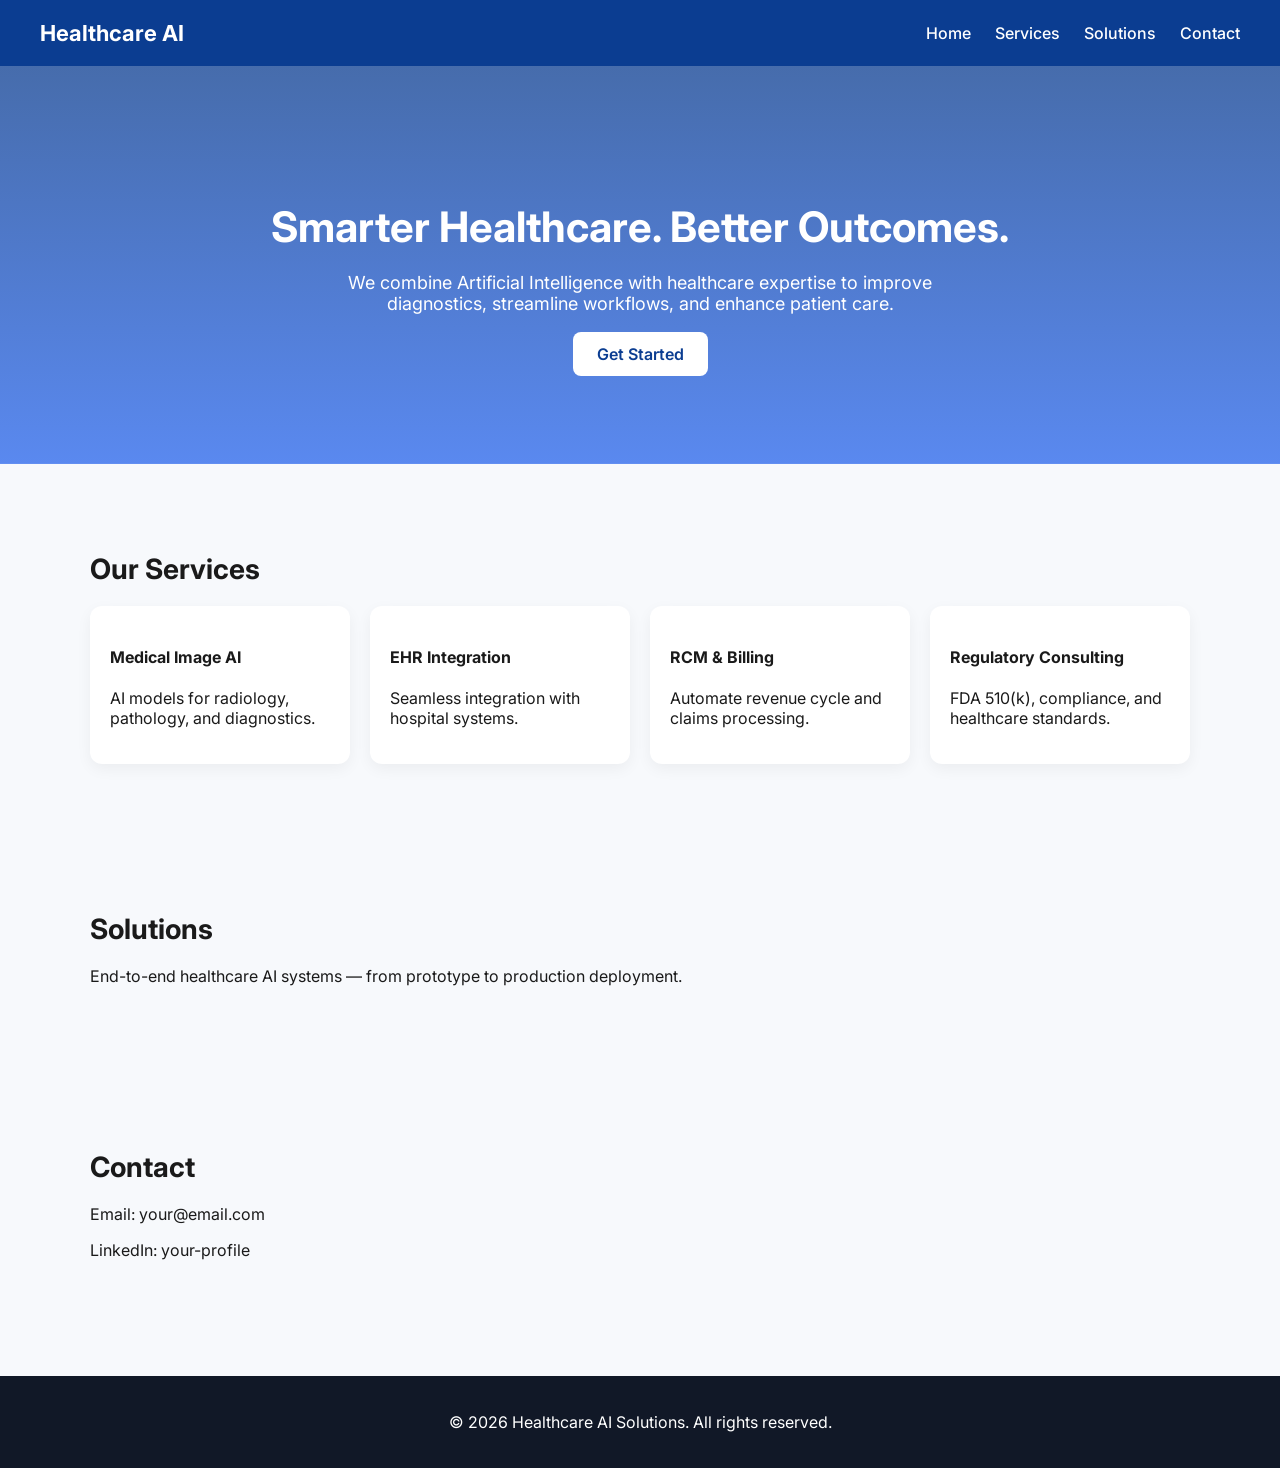
==== index.html @ 64c4602a "Add files via upload" ====
<!DOCTYPE html>
<html lang="en">
<head>
  <meta charset="UTF-8">
  <meta name="viewport" content="width=device-width, initial-scale=1.0">
  <title>Healthcare AI Solutions</title>

  <link href="https://fonts.googleapis.com/css2?family=Inter:wght@300;400;600;700&display=swap" rel="stylesheet">

  <style>
    body {
      margin: 0;
      font-family: 'Inter', sans-serif;
      background: #f7f9fc;
      color: #1a1a1a;
    }

    header {
      background: #0b3d91;
      color: white;
      padding: 20px 40px;
      display: flex;
      justify-content: space-between;
      align-items: center;
    }

    header h1 {
      margin: 0;
      font-size: 22px;
    }

    nav a {
      color: white;
      margin-left: 20px;
      text-decoration: none;
      font-weight: 500;
    }

    /* 🔥 HERO WITH YOUR IMAGE */
    .hero {
      padding: 100px 40px;
      text-align: center;
      background: linear-gradient(rgba(11,61,145,0.75), rgba(37,99,235,0.75)),
                  url('a_clean_modern_high_tech_healthcare_ai_website_l.png');
      background-size: cover;
      background-position: center;
      background-repeat: no-repeat;
      color: white;
    }

    .hero h2 {
      font-size: 42px;
      margin-bottom: 20px;
    }

    .hero p {
      font-size: 18px;
      max-width: 650px;
      margin: 0 auto 30px;
    }

    .btn {
      background: white;
      color: #0b3d91;
      padding: 12px 24px;
      border-radius: 8px;
      text-decoration: none;
      font-weight: 600;
      transition: 0.3s;
    }

    .btn:hover {
      background: #e0e7ff;
    }

    .section {
      padding: 60px 40px;
      max-width: 1100px;
      margin: auto;
    }

    .section h3 {
      font-size: 28px;
      margin-bottom: 20px;
    }

    .services {
      display: grid;
      grid-template-columns: repeat(auto-fit, minmax(250px, 1fr));
      gap: 20px;
    }

    .card {
      background: white;
      padding: 20px;
      border-radius: 12px;
      box-shadow: 0 5px 15px rgba(0,0,0,0.05);
      transition: transform 0.2s;
    }

    .card:hover {
      transform: translateY(-5px);
    }

    footer {
      background: #111827;
      color: white;
      text-align: center;
      padding: 20px;
      margin-top: 40px;
    }
  </style>
</head>

<body>

<header>
  <h1>Healthcare AI</h1>
  <nav>
    <a href="#">Home</a>
    <a href="#services">Services</a>
    <a href="#solutions">Solutions</a>
    <a href="#contact">Contact</a>
  </nav>
</header>

<section class="hero">
  <h2>Smarter Healthcare. Better Outcomes.</h2>
  <p>
    We combine Artificial Intelligence with healthcare expertise to improve diagnostics,
    streamline workflows, and enhance patient care.
  </p>
  <a href="#contact" class="btn">Get Started</a>
</section>

<section class="section" id="services">
  <h3>Our Services</h3>
  <div class="services">
    <div class="card">
      <h4>Medical Image AI</h4>
      <p>AI models for radiology, pathology, and diagnostics.</p>
    </div>
    <div class="card">
      <h4>EHR Integration</h4>
      <p>Seamless integration with hospital systems.</p>
    </div>
    <div class="card">
      <h4>RCM & Billing</h4>
      <p>Automate revenue cycle and claims processing.</p>
    </div>
    <div class="card">
      <h4>Regulatory Consulting</h4>
      <p>FDA 510(k), compliance, and healthcare standards.</p>
    </div>
  </div>
</section>

<section class="section" id="solutions">
  <h3>Solutions</h3>
  <p>
    End-to-end healthcare AI systems — from prototype to production deployment.
  </p>
</section>

<section class="section" id="contact">
  <h3>Contact</h3>
  <p>Email: your@email.com</p>
  <p>LinkedIn: your-profile</p>
</section>

<footer>
  <p>© 2026 Healthcare AI Solutions. All rights reserved.</p>
</footer>

</body>
</html>
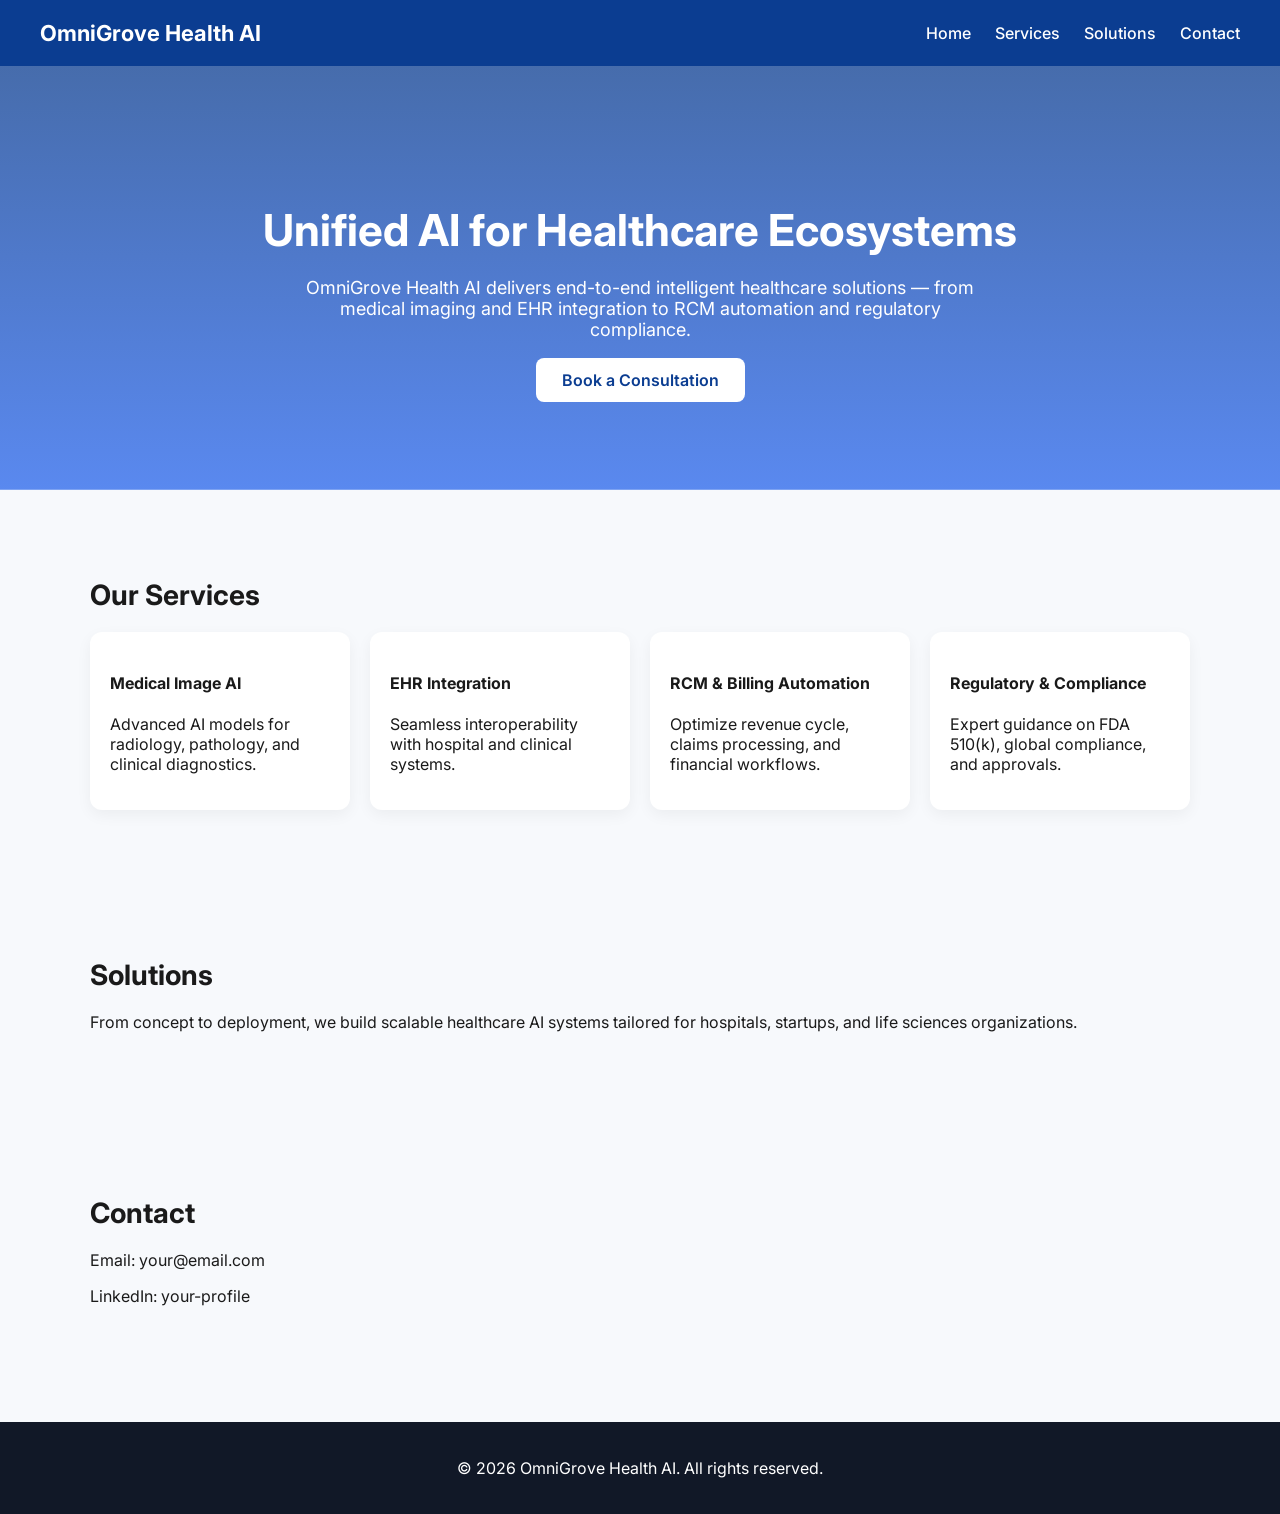
==== commit 87a7d90e: "Add files via upload" ====
--- a/index.html
+++ b/index.html
@@ -3,7 +3,7 @@
 <head>
   <meta charset="UTF-8">
   <meta name="viewport" content="width=device-width, initial-scale=1.0">
-  <title>Healthcare AI Solutions</title>
+  <title>OmniGrove Health AI</title>
 
   <link href="https://fonts.googleapis.com/css2?family=Inter:wght@300;400;600;700&display=swap" rel="stylesheet">
 
@@ -27,6 +27,7 @@
     header h1 {
       margin: 0;
       font-size: 22px;
+      font-weight: 700;
     }
 
     nav a {
@@ -36,7 +37,6 @@
       font-weight: 500;
     }
 
-    /* 🔥 HERO WITH YOUR IMAGE */
     .hero {
       padding: 100px 40px;
       text-align: center;
@@ -49,20 +49,20 @@
     }
 
     .hero h2 {
-      font-size: 42px;
+      font-size: 44px;
       margin-bottom: 20px;
     }
 
     .hero p {
       font-size: 18px;
-      max-width: 650px;
+      max-width: 700px;
       margin: 0 auto 30px;
     }
 
     .btn {
       background: white;
       color: #0b3d91;
-      padding: 12px 24px;
+      padding: 12px 26px;
       border-radius: 8px;
       text-decoration: none;
       font-weight: 600;
@@ -115,7 +115,7 @@
 <body>
 
 <header>
-  <h1>Healthcare AI</h1>
+  <h1>OmniGrove Health AI</h1>
   <nav>
     <a href="#">Home</a>
     <a href="#services">Services</a>
@@ -125,12 +125,12 @@
 </header>
 
 <section class="hero">
-  <h2>Smarter Healthcare. Better Outcomes.</h2>
+  <h2>Unified AI for Healthcare Ecosystems</h2>
   <p>
-    We combine Artificial Intelligence with healthcare expertise to improve diagnostics,
-    streamline workflows, and enhance patient care.
+    OmniGrove Health AI delivers end-to-end intelligent healthcare solutions —
+    from medical imaging and EHR integration to RCM automation and regulatory compliance.
   </p>
-  <a href="#contact" class="btn">Get Started</a>
+  <a href="#contact" class="btn">Book a Consultation</a>
 </section>
 
 <section class="section" id="services">
@@ -138,19 +138,19 @@
   <div class="services">
     <div class="card">
       <h4>Medical Image AI</h4>
-      <p>AI models for radiology, pathology, and diagnostics.</p>
+      <p>Advanced AI models for radiology, pathology, and clinical diagnostics.</p>
     </div>
     <div class="card">
       <h4>EHR Integration</h4>
-      <p>Seamless integration with hospital systems.</p>
+      <p>Seamless interoperability with hospital and clinical systems.</p>
     </div>
     <div class="card">
-      <h4>RCM & Billing</h4>
-      <p>Automate revenue cycle and claims processing.</p>
+      <h4>RCM & Billing Automation</h4>
+      <p>Optimize revenue cycle, claims processing, and financial workflows.</p>
     </div>
     <div class="card">
-      <h4>Regulatory Consulting</h4>
-      <p>FDA 510(k), compliance, and healthcare standards.</p>
+      <h4>Regulatory & Compliance</h4>
+      <p>Expert guidance on FDA 510(k), global compliance, and approvals.</p>
     </div>
   </div>
 </section>
@@ -158,7 +158,8 @@
 <section class="section" id="solutions">
   <h3>Solutions</h3>
   <p>
-    End-to-end healthcare AI systems — from prototype to production deployment.
+    From concept to deployment, we build scalable healthcare AI systems tailored for hospitals,
+    startups, and life sciences organizations.
   </p>
 </section>
 
@@ -169,7 +170,7 @@
 </section>
 
 <footer>
-  <p>© 2026 Healthcare AI Solutions. All rights reserved.</p>
+  <p>© 2026 OmniGrove Health AI. All rights reserved.</p>
 </footer>
 
 </body>
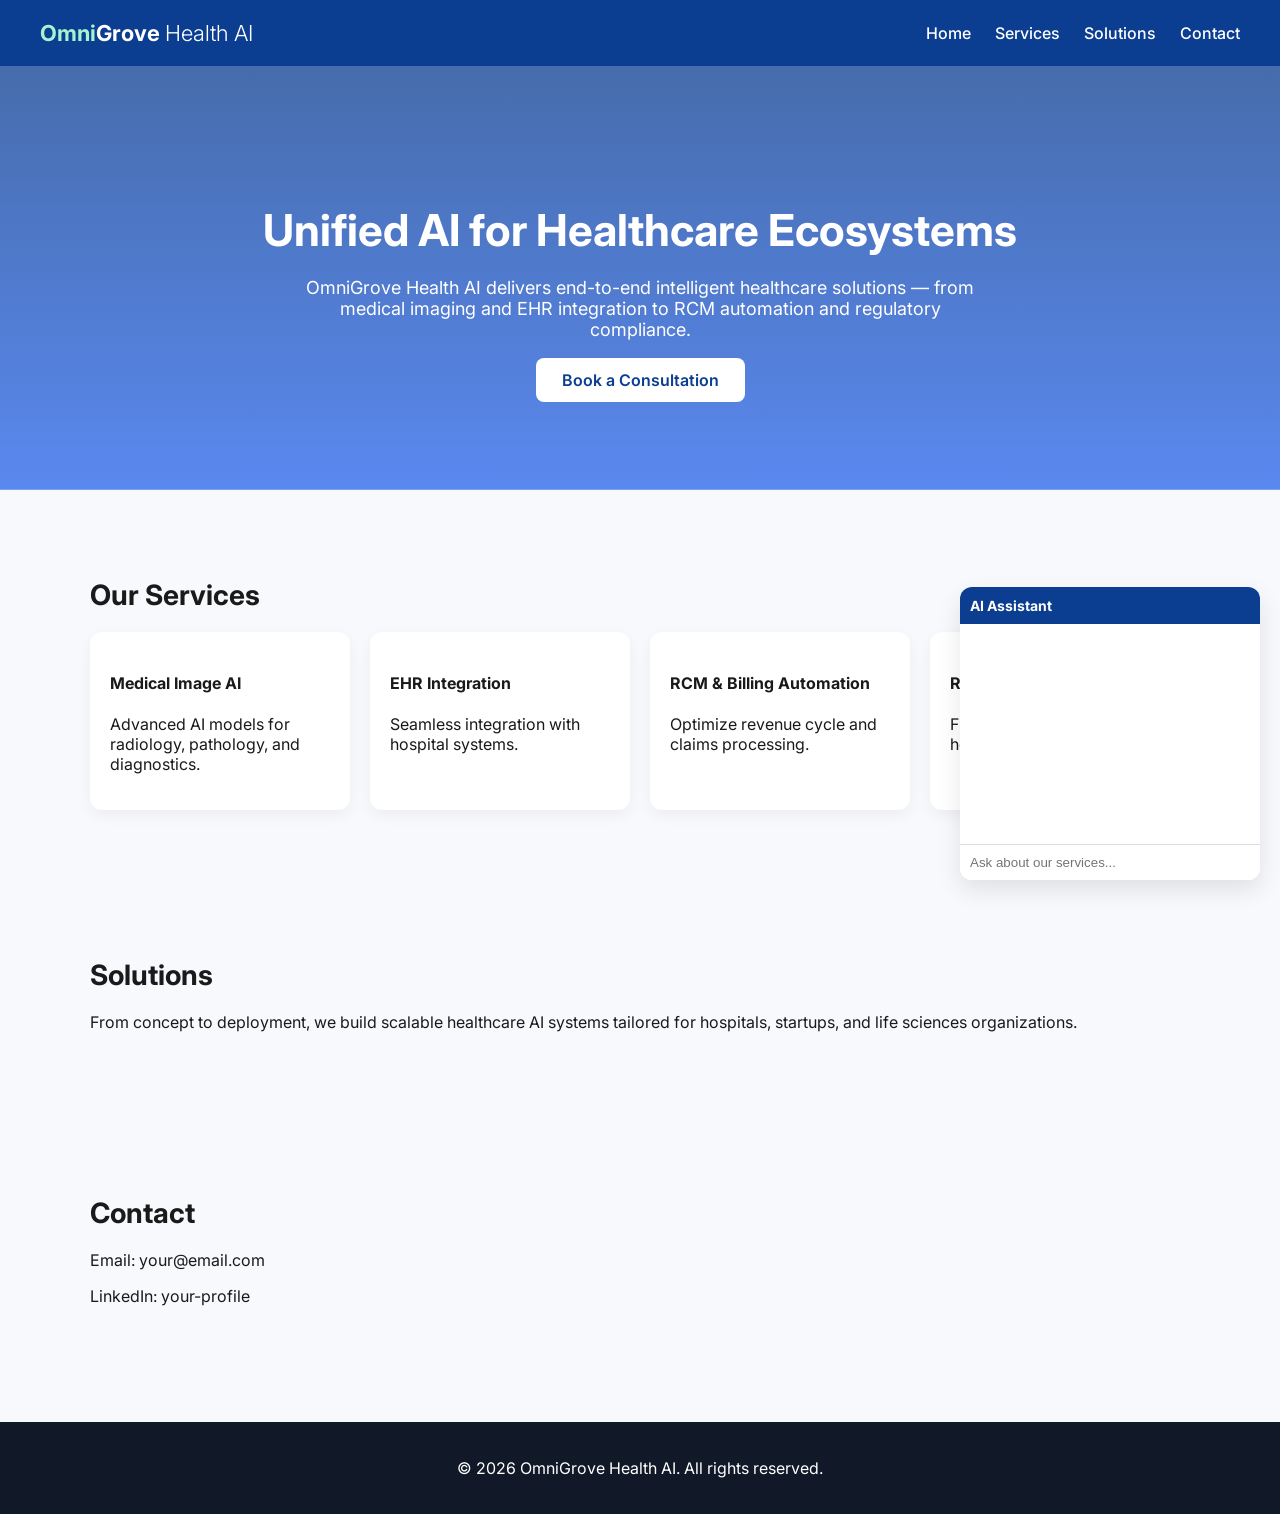
==== commit c345f66d: "Add files via upload" ====
--- a/index.html
+++ b/index.html
@@ -27,7 +27,6 @@
     header h1 {
       margin: 0;
       font-size: 22px;
-      font-weight: 700;
     }
 
     nav a {
@@ -109,13 +108,50 @@
       padding: 20px;
       margin-top: 40px;
     }
+
+    /* 🤖 Chatbot Styles */
+    #chatbot {
+      position: fixed;
+      bottom: 20px;
+      right: 20px;
+      width: 300px;
+      background: white;
+      border-radius: 12px;
+      box-shadow: 0 10px 25px rgba(0,0,0,0.1);
+      overflow: hidden;
+      font-size: 14px;
+    }
+
+    #chat-header {
+      background: #0b3d91;
+      color: white;
+      padding: 10px;
+      font-weight: bold;
+    }
+
+    #chat-body {
+      height: 200px;
+      padding: 10px;
+      overflow-y: auto;
+    }
+
+    #chat-input {
+      width: 100%;
+      padding: 10px;
+      border: none;
+      border-top: 1px solid #ddd;
+      outline: none;
+    }
   </style>
 </head>
 
 <body>
 
 <header>
-  <h1>OmniGrove Health AI</h1>
+  <h1>
+    <span style="color:#A7F3D0;">Omni</span>Grove 
+    <span style="font-weight:300;">Health AI</span>
+  </h1>
   <nav>
     <a href="#">Home</a>
     <a href="#services">Services</a>
@@ -138,19 +174,19 @@
   <div class="services">
     <div class="card">
       <h4>Medical Image AI</h4>
-      <p>Advanced AI models for radiology, pathology, and clinical diagnostics.</p>
+      <p>Advanced AI models for radiology, pathology, and diagnostics.</p>
     </div>
     <div class="card">
       <h4>EHR Integration</h4>
-      <p>Seamless interoperability with hospital and clinical systems.</p>
+      <p>Seamless integration with hospital systems.</p>
     </div>
     <div class="card">
       <h4>RCM & Billing Automation</h4>
-      <p>Optimize revenue cycle, claims processing, and financial workflows.</p>
-    </div>
-    <div class="card">
-      <h4>Regulatory & Compliance</h4>
-      <p>Expert guidance on FDA 510(k), global compliance, and approvals.</p>
+      <p>Optimize revenue cycle and claims processing.</p>
+    </div>
+    <div class="card">
+      <h4>Regulatory Consulting</h4>
+      <p>FDA 510(k), compliance, and healthcare standards.</p>
     </div>
   </div>
 </section>
@@ -173,5 +209,38 @@
   <p>© 2026 OmniGrove Health AI. All rights reserved.</p>
 </footer>
 
+<!-- 🤖 Chatbot -->
+<div id="chatbot">
+  <div id="chat-header">AI Assistant</div>
+  <div id="chat-body"></div>
+  <input type="text" id="chat-input" placeholder="Ask about our services..." />
+</div>
+
+<script>
+const input = document.getElementById("chat-input");
+const body = document.getElementById("chat-body");
+
+input.addEventListener("keypress", function(e) {
+  if (e.key === "Enter") {
+    const userText = input.value;
+
+    body.innerHTML += "<div><b>You:</b> " + userText + "</div>";
+
+    let botReply = "Thanks! Our team will contact you shortly.";
+
+    if (userText.toLowerCase().includes("ai")) {
+      botReply = "We offer AI in imaging, RCM automation, EHR integration, and compliance.";
+    } else if (userText.toLowerCase().includes("contact")) {
+      botReply = "You can reach us via email or LinkedIn in the contact section.";
+    }
+
+    body.innerHTML += "<div><b>AI:</b> " + botReply + "</div>";
+
+    input.value = "";
+    body.scrollTop = body.scrollHeight;
+  }
+});
+</script>
+
 </body>
 </html>
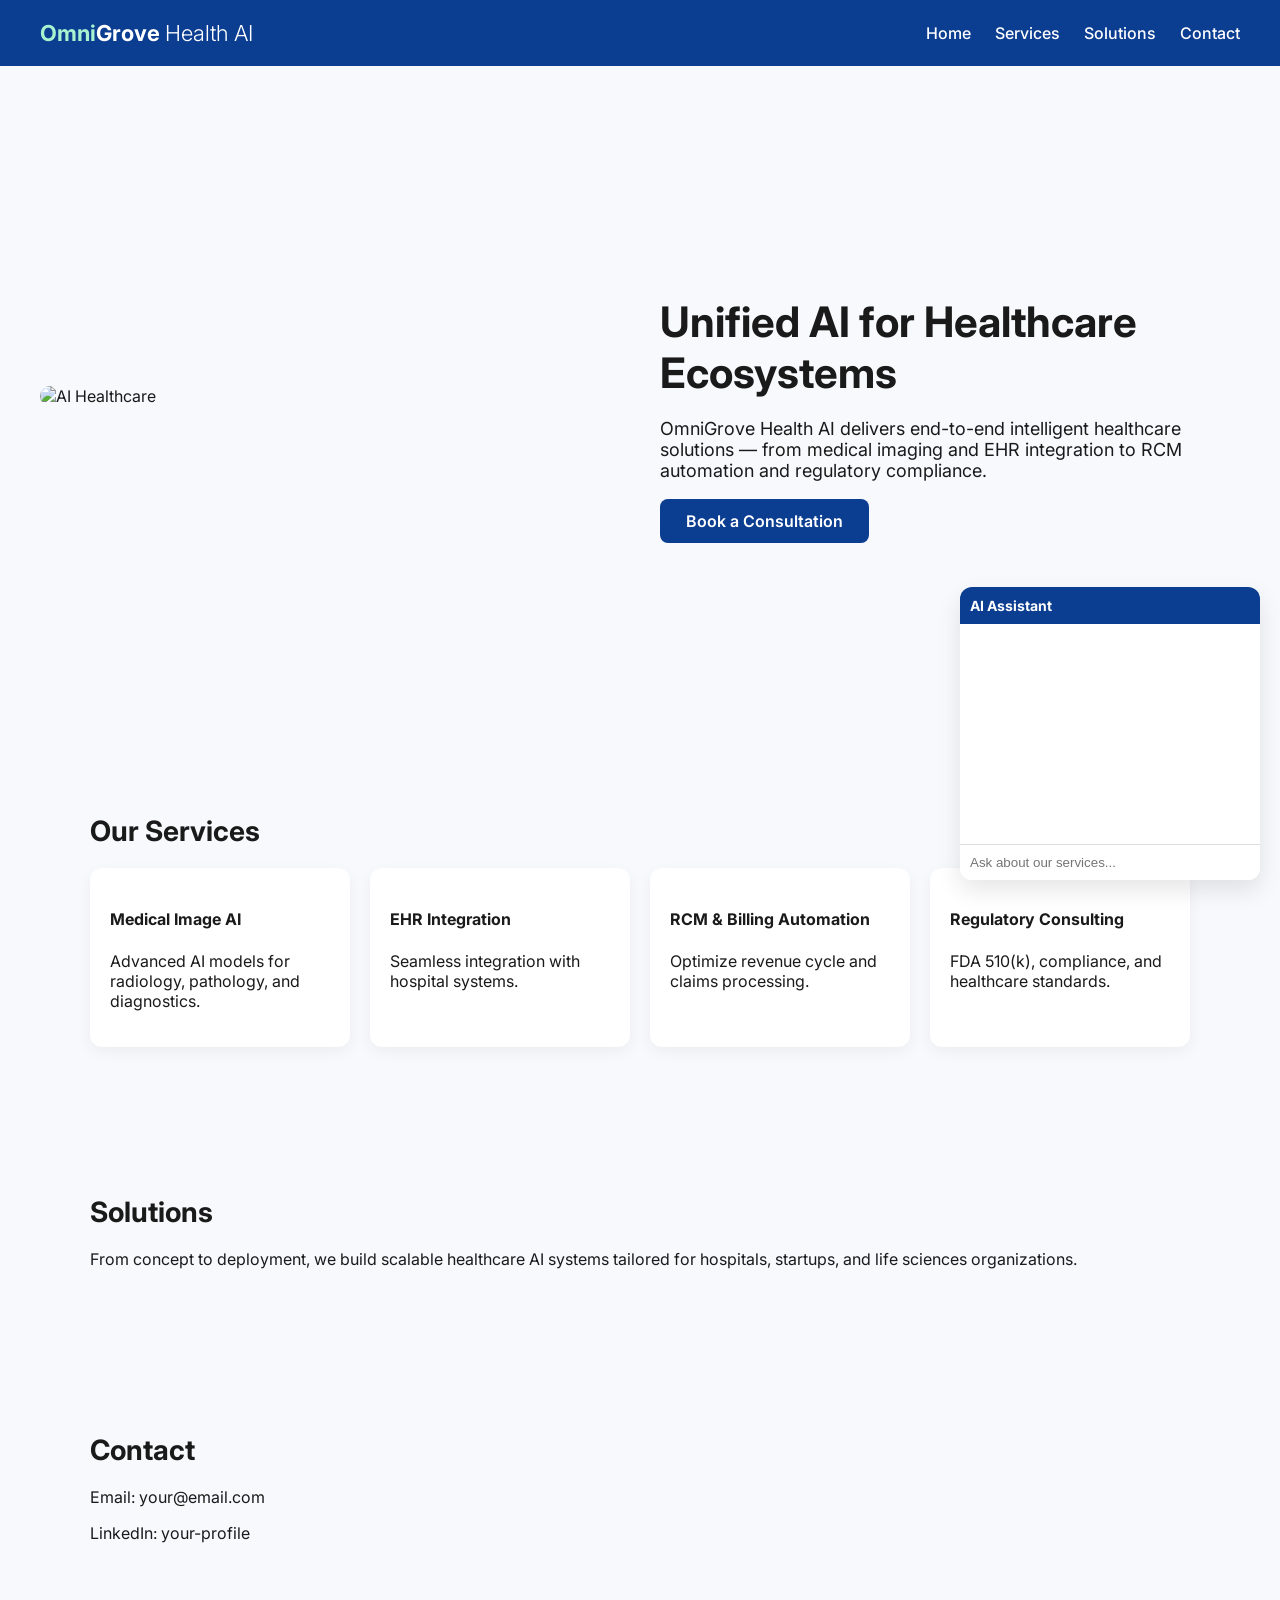
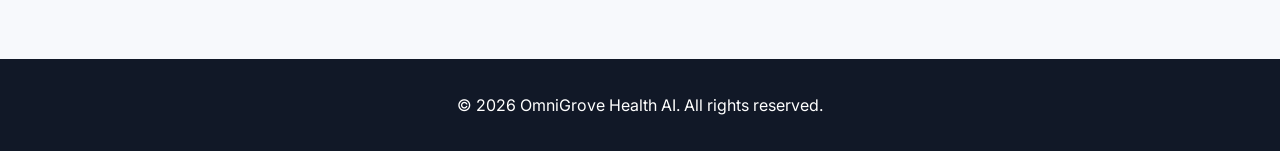
==== commit 505ca4f9: "Add files via upload" ====
--- a/index.html
+++ b/index.html
@@ -36,31 +36,43 @@
       font-weight: 500;
     }
 
+    /* 🔥 HERO SECTION */
     .hero {
-      padding: 100px 40px;
-      text-align: center;
-      background: linear-gradient(rgba(11,61,145,0.75), rgba(37,99,235,0.75)),
-                  url('a_clean_modern_high_tech_healthcare_ai_website_l.png');
-      background-size: cover;
-      background-position: center;
-      background-repeat: no-repeat;
-      color: white;
-    }
-
-    .hero h2 {
-      font-size: 44px;
+      display: flex;
+      align-items: center;
+      justify-content: space-between;
+      padding: 80px 40px;
+      background: #f7f9fc;
+      min-height: 500px;
+    }
+
+    .hero-left {
+      width: 50%;
+    }
+
+    .hero-left img {
+      width: 100%;
+      border-radius: 12px;
+    }
+
+    .hero-right {
+      width: 50%;
+      padding-left: 40px;
+    }
+
+    .hero-right h2 {
+      font-size: 42px;
       margin-bottom: 20px;
     }
 
-    .hero p {
+    .hero-right p {
       font-size: 18px;
-      max-width: 700px;
-      margin: 0 auto 30px;
+      margin-bottom: 30px;
     }
 
     .btn {
-      background: white;
-      color: #0b3d91;
+      background: #0b3d91;
+      color: white;
       padding: 12px 26px;
       border-radius: 8px;
       text-decoration: none;
@@ -69,7 +81,7 @@
     }
 
     .btn:hover {
-      background: #e0e7ff;
+      background: #2563eb;
     }
 
     .section {
@@ -109,7 +121,7 @@
       margin-top: 40px;
     }
 
-    /* 🤖 Chatbot Styles */
+    /* 🤖 Chatbot */
     #chatbot {
       position: fixed;
       bottom: 20px;
@@ -142,6 +154,23 @@
       border-top: 1px solid #ddd;
       outline: none;
     }
+
+    /* 📱 Mobile Responsive */
+    @media (max-width: 768px) {
+      .hero {
+        flex-direction: column;
+      }
+
+      .hero-left, .hero-right {
+        width: 100%;
+        padding: 0;
+      }
+
+      .hero-right {
+        margin-top: 20px;
+      }
+    }
+
   </style>
 </head>
 
@@ -160,13 +189,22 @@
   </nav>
 </header>
 
+<!-- 🚀 HERO -->
 <section class="hero">
-  <h2>Unified AI for Healthcare Ecosystems</h2>
-  <p>
-    OmniGrove Health AI delivers end-to-end intelligent healthcare solutions —
-    from medical imaging and EHR integration to RCM automation and regulatory compliance.
-  </p>
-  <a href="#contact" class="btn">Book a Consultation</a>
+
+  <div class="hero-left">
+    <img src="healthcare-ai.png" alt="AI Healthcare">
+  </div>
+
+  <div class="hero-right">
+    <h2>Unified AI for Healthcare Ecosystems</h2>
+    <p>
+      OmniGrove Health AI delivers end-to-end intelligent healthcare solutions —
+      from medical imaging and EHR integration to RCM automation and regulatory compliance.
+    </p>
+    <a href="#contact" class="btn">Book a Consultation</a>
+  </div>
+
 </section>
 
 <section class="section" id="services">
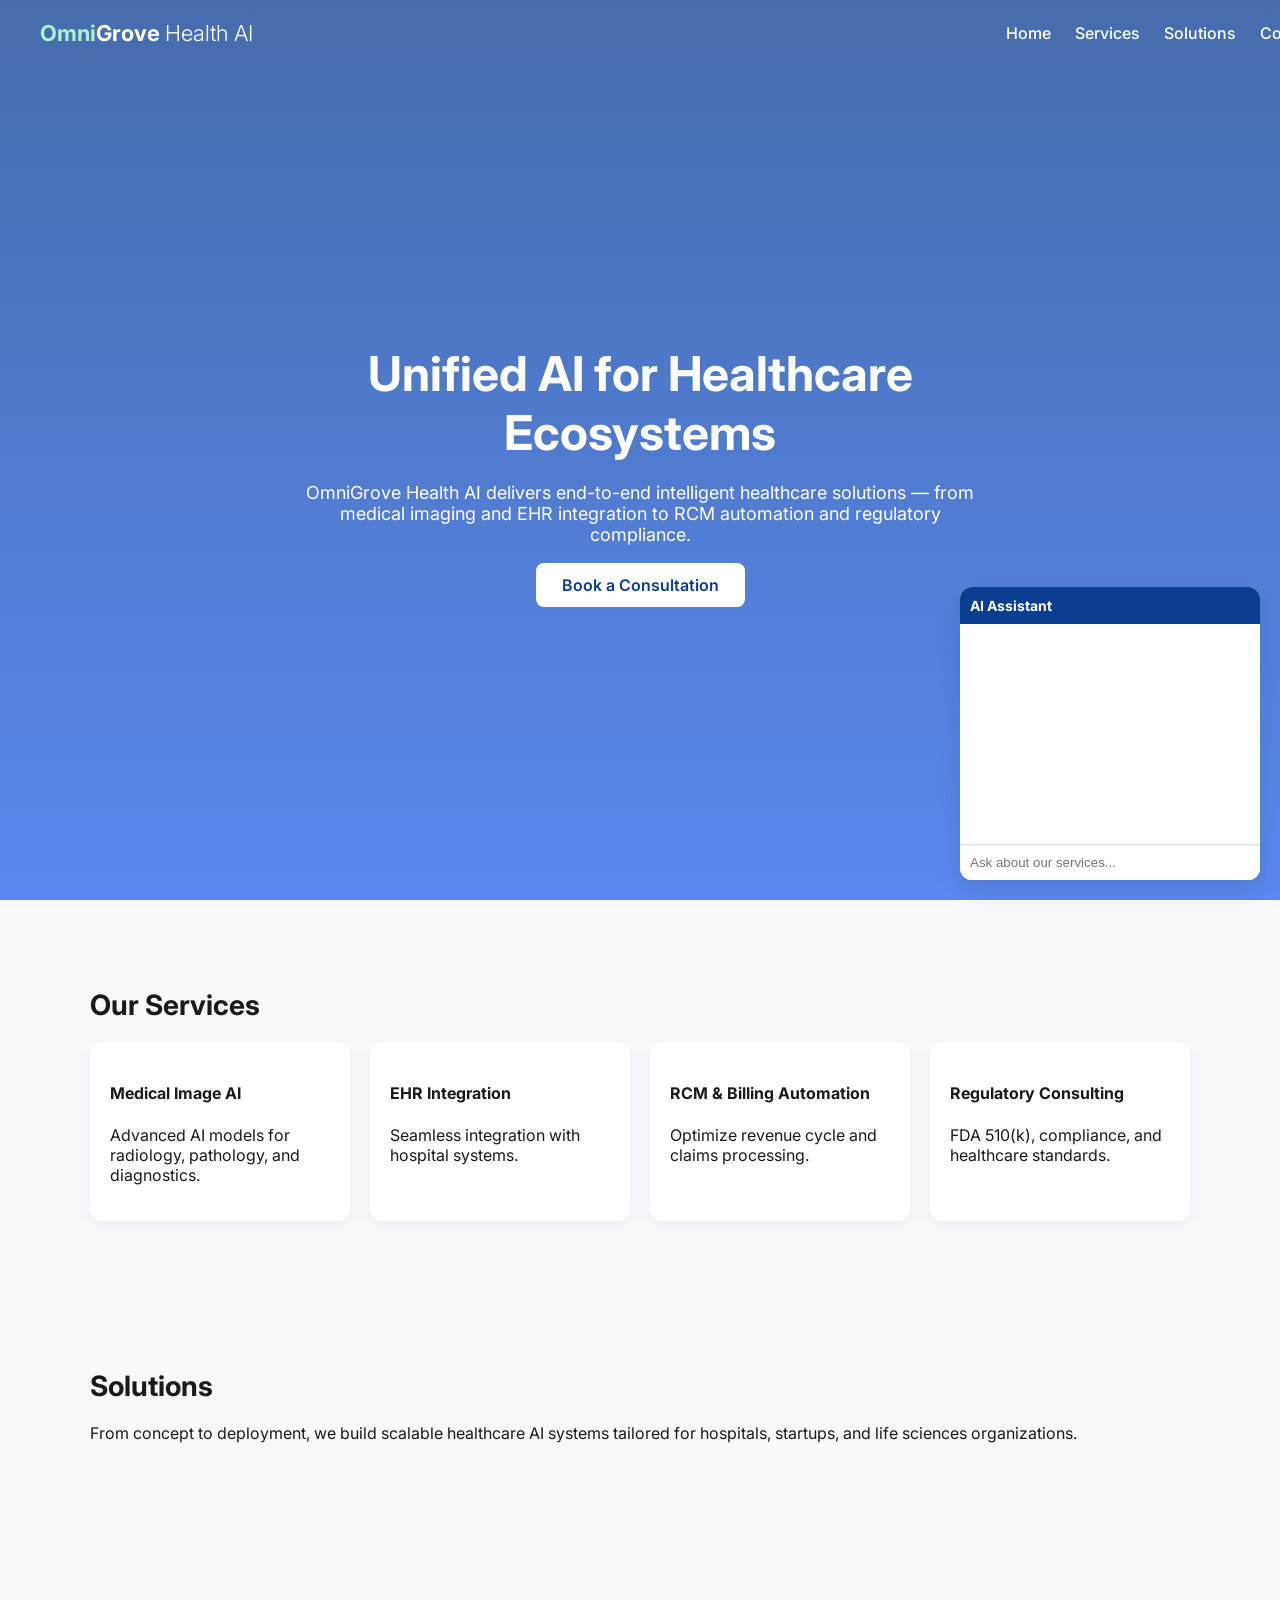
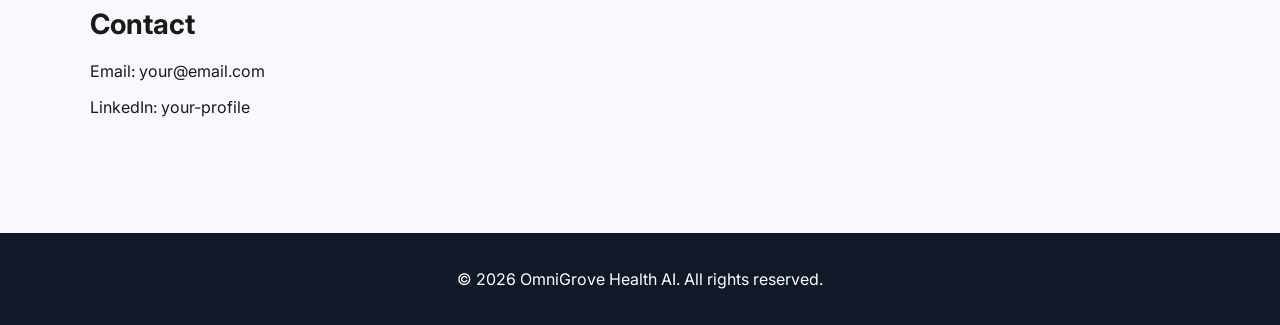
==== commit 08c51ce9: "Add files via upload" ====
--- a/index.html
+++ b/index.html
@@ -16,12 +16,16 @@
     }
 
     header {
-      background: #0b3d91;
-      color: white;
-      padding: 20px 40px;
+      position: absolute;
+      width: 100%;
+      top: 0;
+      left: 0;
       display: flex;
       justify-content: space-between;
       align-items: center;
+      padding: 20px 40px;
+      z-index: 10;
+      color: white;
     }
 
     header h1 {
@@ -36,43 +40,44 @@
       font-weight: 500;
     }
 
-    /* 🔥 HERO SECTION */
+    /* 🔥 HERO BACKGROUND SECTION */
     .hero {
+      height: 100vh;
       display: flex;
       align-items: center;
-      justify-content: space-between;
-      padding: 80px 40px;
-      background: #f7f9fc;
-      min-height: 500px;
-    }
-
-    .hero-left {
-      width: 50%;
-    }
-
-    .hero-left img {
-      width: 100%;
-      border-radius: 12px;
-    }
-
-    .hero-right {
-      width: 50%;
-      padding-left: 40px;
-    }
-
-    .hero-right h2 {
-      font-size: 42px;
+      justify-content: center;
+      text-align: center;
+      color: white;
+
+      background: linear-gradient(
+          rgba(11,61,145,0.75),
+          rgba(37,99,235,0.75)
+        ),
+        url('healthcare-ai.png'); /* your generated image */
+
+      background-size: cover;
+      background-position: center;
+      background-repeat: no-repeat;
+    }
+
+    .hero-content {
+      max-width: 700px;
+      padding: 20px;
+    }
+
+    .hero h2 {
+      font-size: 48px;
       margin-bottom: 20px;
     }
 
-    .hero-right p {
+    .hero p {
       font-size: 18px;
       margin-bottom: 30px;
     }
 
     .btn {
-      background: #0b3d91;
-      color: white;
+      background: white;
+      color: #0b3d91;
       padding: 12px 26px;
       border-radius: 8px;
       text-decoration: none;
@@ -81,7 +86,7 @@
     }
 
     .btn:hover {
-      background: #2563eb;
+      background: #e0e7ff;
     }
 
     .section {
@@ -155,19 +160,10 @@
       outline: none;
     }
 
-    /* 📱 Mobile Responsive */
+    /* 📱 Responsive */
     @media (max-width: 768px) {
-      .hero {
-        flex-direction: column;
-      }
-
-      .hero-left, .hero-right {
-        width: 100%;
-        padding: 0;
-      }
-
-      .hero-right {
-        margin-top: 20px;
+      .hero h2 {
+        font-size: 32px;
       }
     }
 
@@ -189,14 +185,9 @@
   </nav>
 </header>
 
-<!-- 🚀 HERO -->
+<!-- 🚀 HERO WITH BACKGROUND IMAGE -->
 <section class="hero">
-
-  <div class="hero-left">
-    <img src="healthcare-ai.png" alt="AI Healthcare">
-  </div>
-
-  <div class="hero-right">
+  <div class="hero-content">
     <h2>Unified AI for Healthcare Ecosystems</h2>
     <p>
       OmniGrove Health AI delivers end-to-end intelligent healthcare solutions —
@@ -204,7 +195,6 @@
     </p>
     <a href="#contact" class="btn">Book a Consultation</a>
   </div>
-
 </section>
 
 <section class="section" id="services">
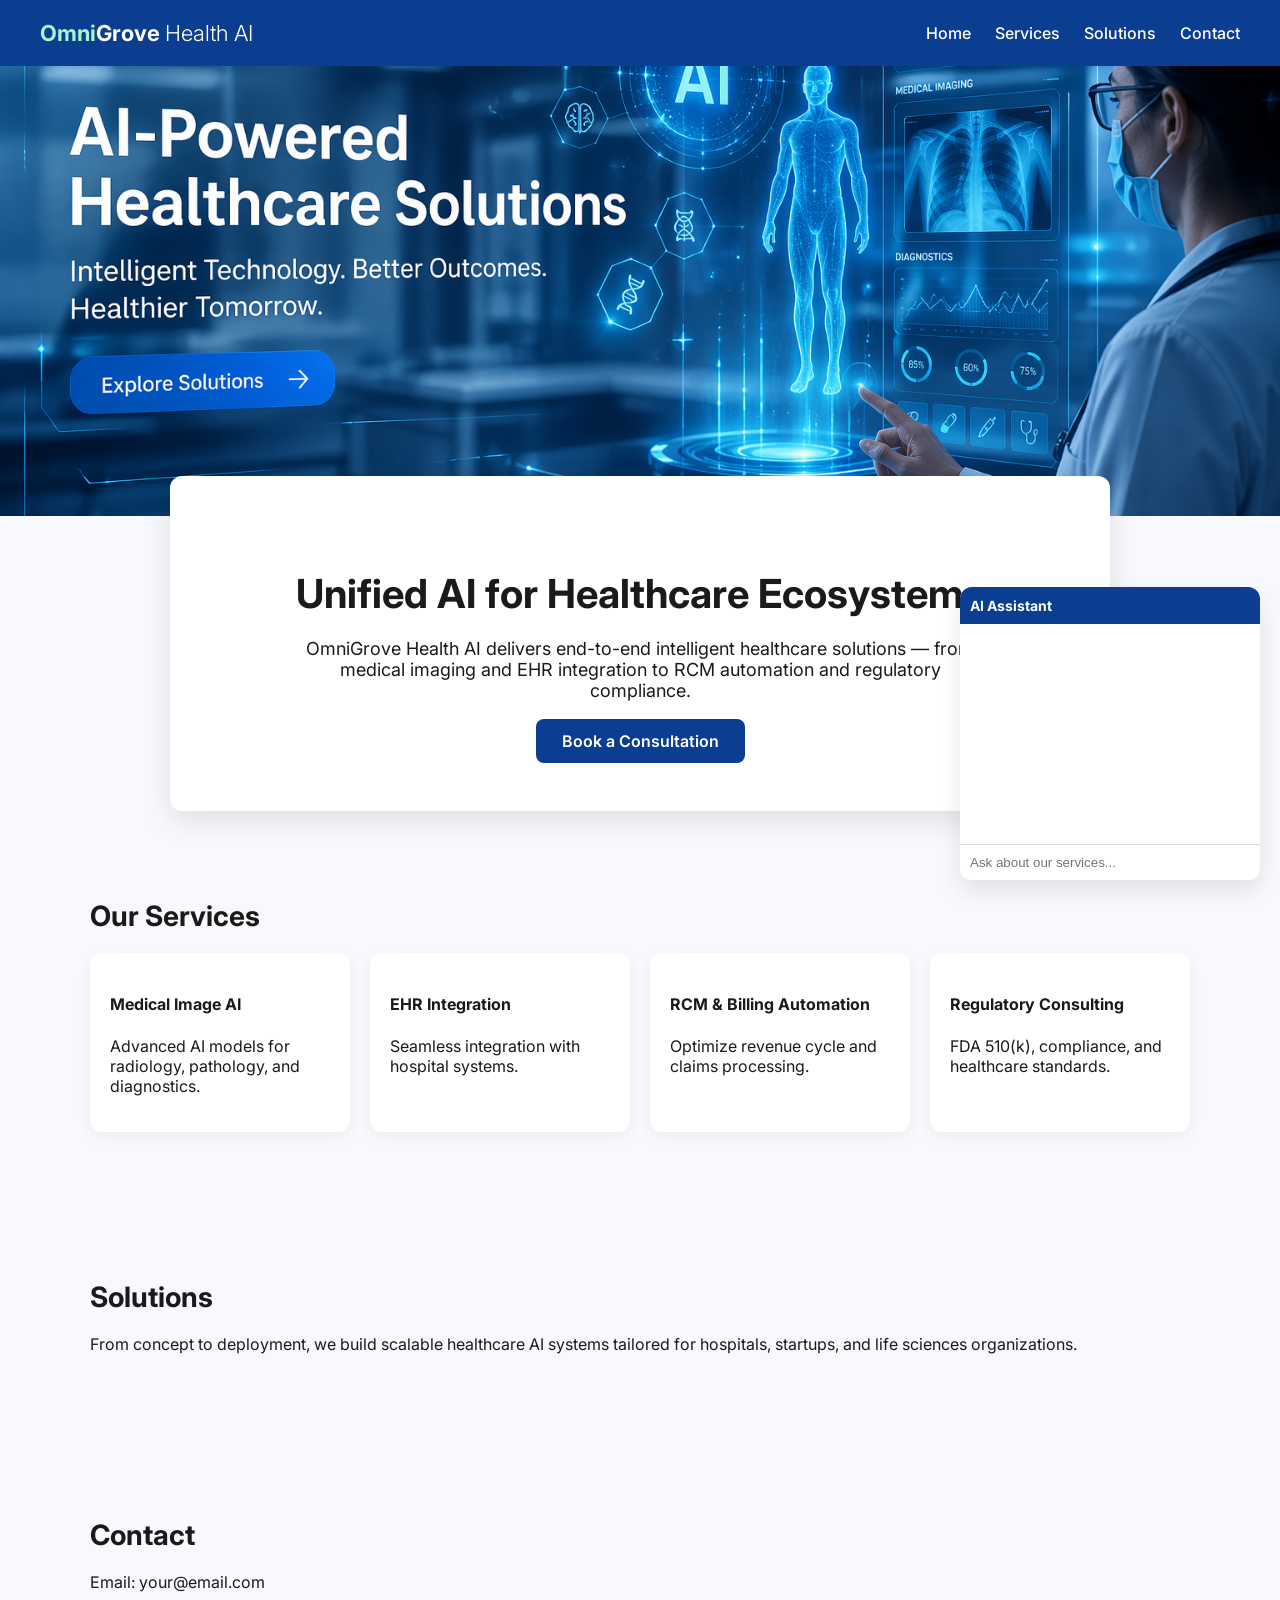
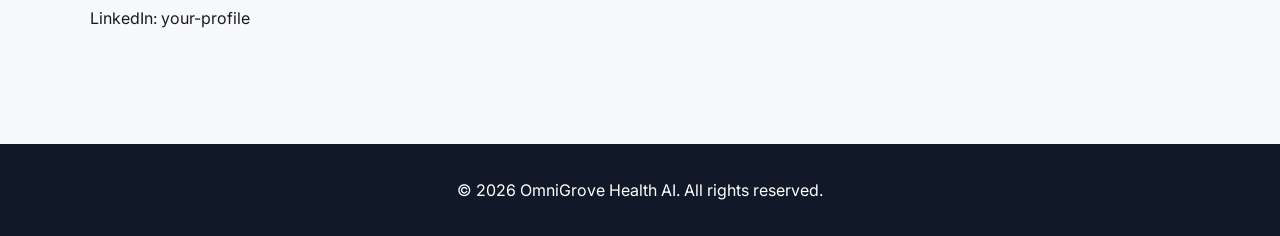
==== commit 2e60cda6: "put image on upper part of page" ====
--- a/index.html
+++ b/index.html
@@ -16,16 +16,12 @@
     }
 
     header {
-      position: absolute;
-      width: 100%;
-      top: 0;
-      left: 0;
+      background: #0b3d91;
+      color: white;
+      padding: 20px 40px;
       display: flex;
       justify-content: space-between;
       align-items: center;
-      padding: 20px 40px;
-      z-index: 10;
-      color: white;
     }
 
     header h1 {
@@ -40,44 +36,42 @@
       font-weight: 500;
     }
 
-    /* 🔥 HERO BACKGROUND SECTION */
-    .hero {
-      height: 100vh;
-      display: flex;
-      align-items: center;
-      justify-content: center;
-      text-align: center;
-      color: white;
-
-      background: linear-gradient(
-          rgba(11,61,145,0.75),
-          rgba(37,99,235,0.75)
-        ),
-        url('healthcare-ai.png'); /* your generated image */
-
+    /* 🔥 IMAGE TOP SECTION */
+    .hero-image {
+      height: 50vh;
+      background: url('healthcare-ai.png');
       background-size: cover;
       background-position: center;
       background-repeat: no-repeat;
     }
 
-    .hero-content {
+    /* 🔥 TEXT SECTION */
+    .hero-text {
+      text-align: center;
+      padding: 60px 20px;
+      background: #ffffff;
+      margin-top: -40px;
+      border-radius: 12px;
+      max-width: 900px;
+      margin-left: auto;
+      margin-right: auto;
+      box-shadow: 0 10px 30px rgba(0,0,0,0.1);
+    }
+
+    .hero-text h2 {
+      font-size: 40px;
+      margin-bottom: 20px;
+    }
+
+    .hero-text p {
+      font-size: 18px;
       max-width: 700px;
-      padding: 20px;
-    }
-
-    .hero h2 {
-      font-size: 48px;
-      margin-bottom: 20px;
-    }
-
-    .hero p {
-      font-size: 18px;
-      margin-bottom: 30px;
+      margin: 0 auto 30px;
     }
 
     .btn {
-      background: white;
-      color: #0b3d91;
+      background: #0b3d91;
+      color: white;
       padding: 12px 26px;
       border-radius: 8px;
       text-decoration: none;
@@ -86,7 +80,7 @@
     }
 
     .btn:hover {
-      background: #e0e7ff;
+      background: #2563eb;
     }
 
     .section {
@@ -162,8 +156,8 @@
 
     /* 📱 Responsive */
     @media (max-width: 768px) {
-      .hero h2 {
-        font-size: 32px;
+      .hero-text h2 {
+        font-size: 28px;
       }
     }
 
@@ -185,16 +179,17 @@
   </nav>
 </header>
 
-<!-- 🚀 HERO WITH BACKGROUND IMAGE -->
-<section class="hero">
-  <div class="hero-content">
-    <h2>Unified AI for Healthcare Ecosystems</h2>
-    <p>
-      OmniGrove Health AI delivers end-to-end intelligent healthcare solutions —
-      from medical imaging and EHR integration to RCM automation and regulatory compliance.
-    </p>
-    <a href="#contact" class="btn">Book a Consultation</a>
-  </div>
+<!-- 🔥 IMAGE TOP -->
+<section class="hero-image"></section>
+
+<!-- 🔥 TEXT BELOW -->
+<section class="hero-text">
+  <h2>Unified AI for Healthcare Ecosystems</h2>
+  <p>
+    OmniGrove Health AI delivers end-to-end intelligent healthcare solutions —
+    from medical imaging and EHR integration to RCM automation and regulatory compliance.
+  </p>
+  <a href="#contact" class="btn">Book a Consultation</a>
 </section>
 
 <section class="section" id="services">
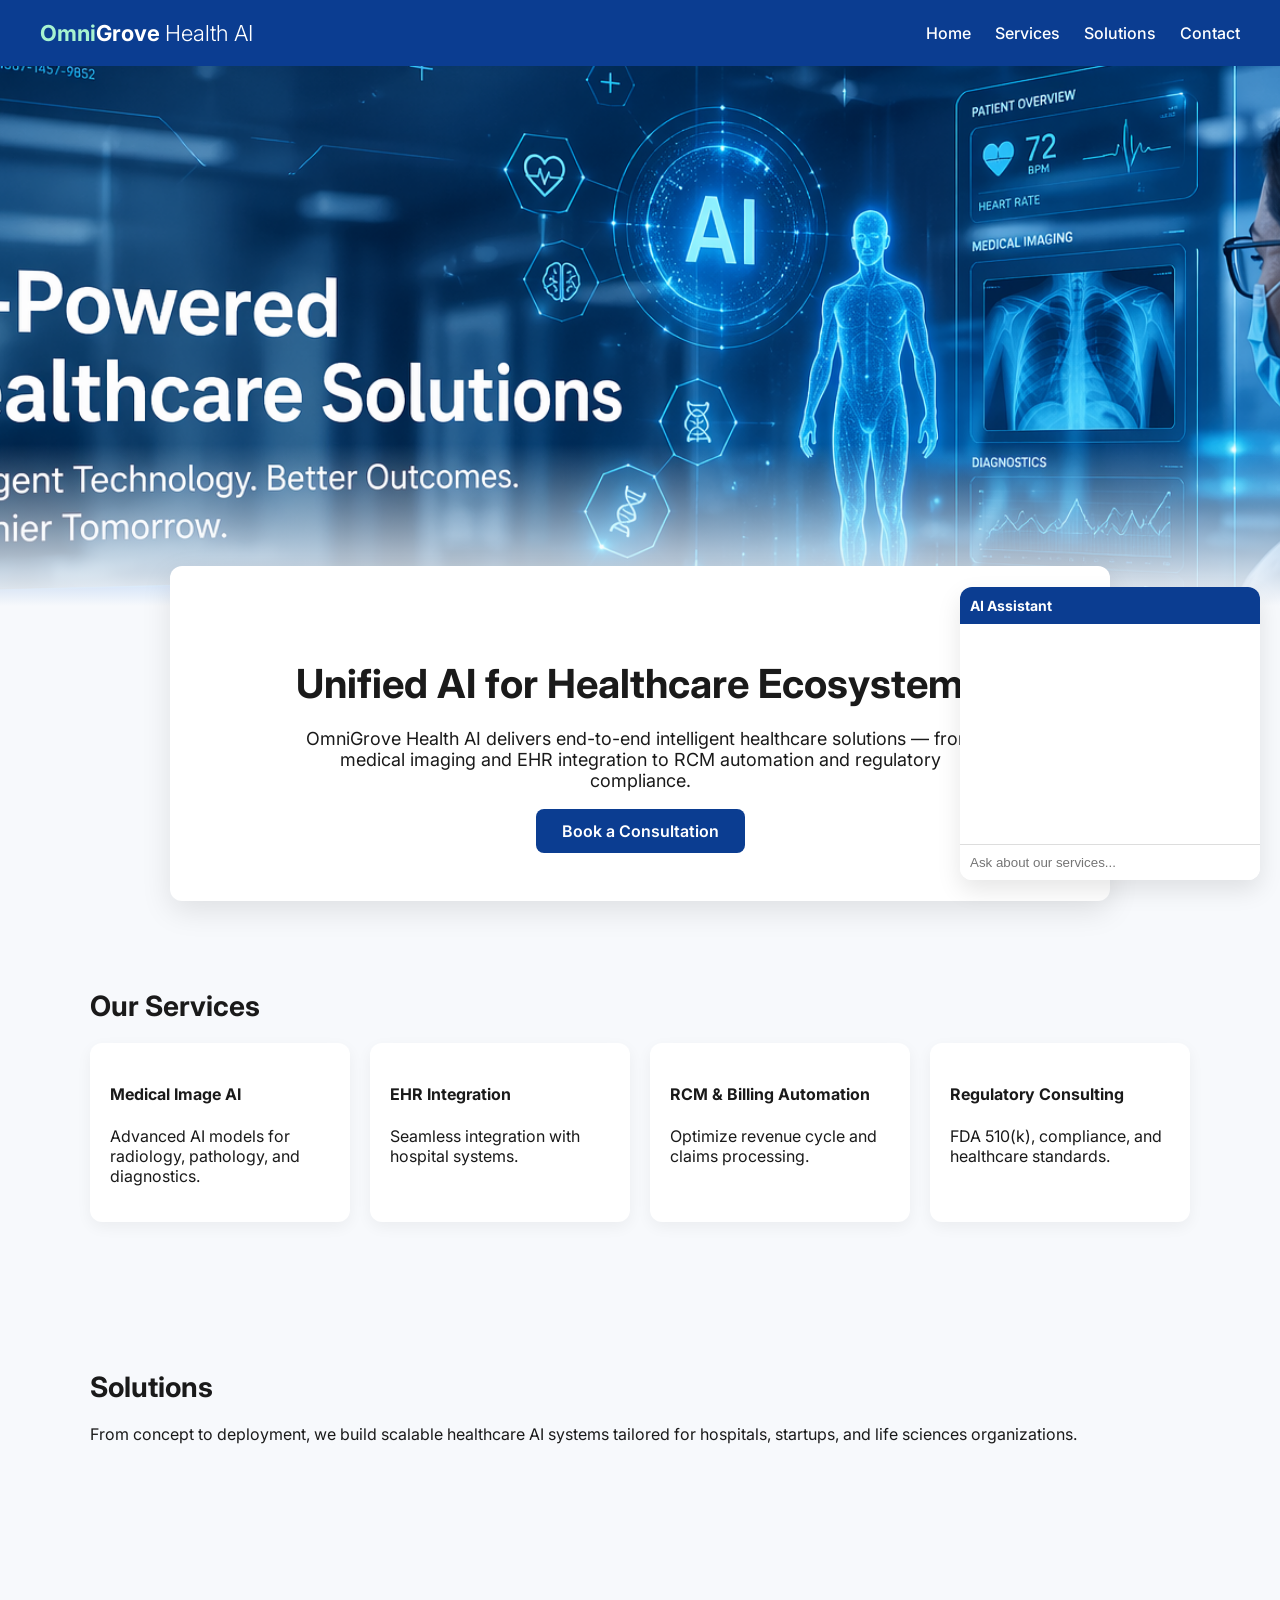
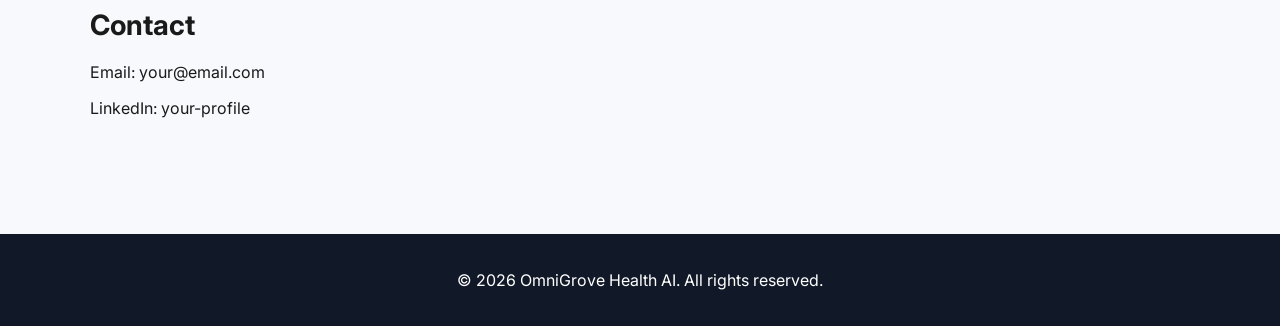
==== commit 0aa3e182: "Add files via upload" ====
--- a/index.html
+++ b/index.html
@@ -36,12 +36,16 @@
       font-weight: 500;
     }
 
-    /* 🔥 IMAGE TOP SECTION */
+    /* 🔥 CINEMATIC IMAGE SECTION */
     .hero-image {
-      height: 50vh;
-      background: url('healthcare-ai.png');
-      background-size: cover;
-      background-position: center;
+      height: 60vh;
+
+      background:
+        linear-gradient(to bottom, rgba(247,249,252,0) 70%, #f7f9fc 100%),
+        url('healthcare-ai.png');
+
+      background-size: 130%;         /* zoom for cropped feel */
+      background-position: center 20%; /* focus upper portion */
       background-repeat: no-repeat;
     }
 
@@ -154,13 +158,12 @@
       outline: none;
     }
 
-    /* 📱 Responsive */
+    /* 📱 Mobile */
     @media (max-width: 768px) {
       .hero-text h2 {
         font-size: 28px;
       }
     }
-
   </style>
 </head>
 
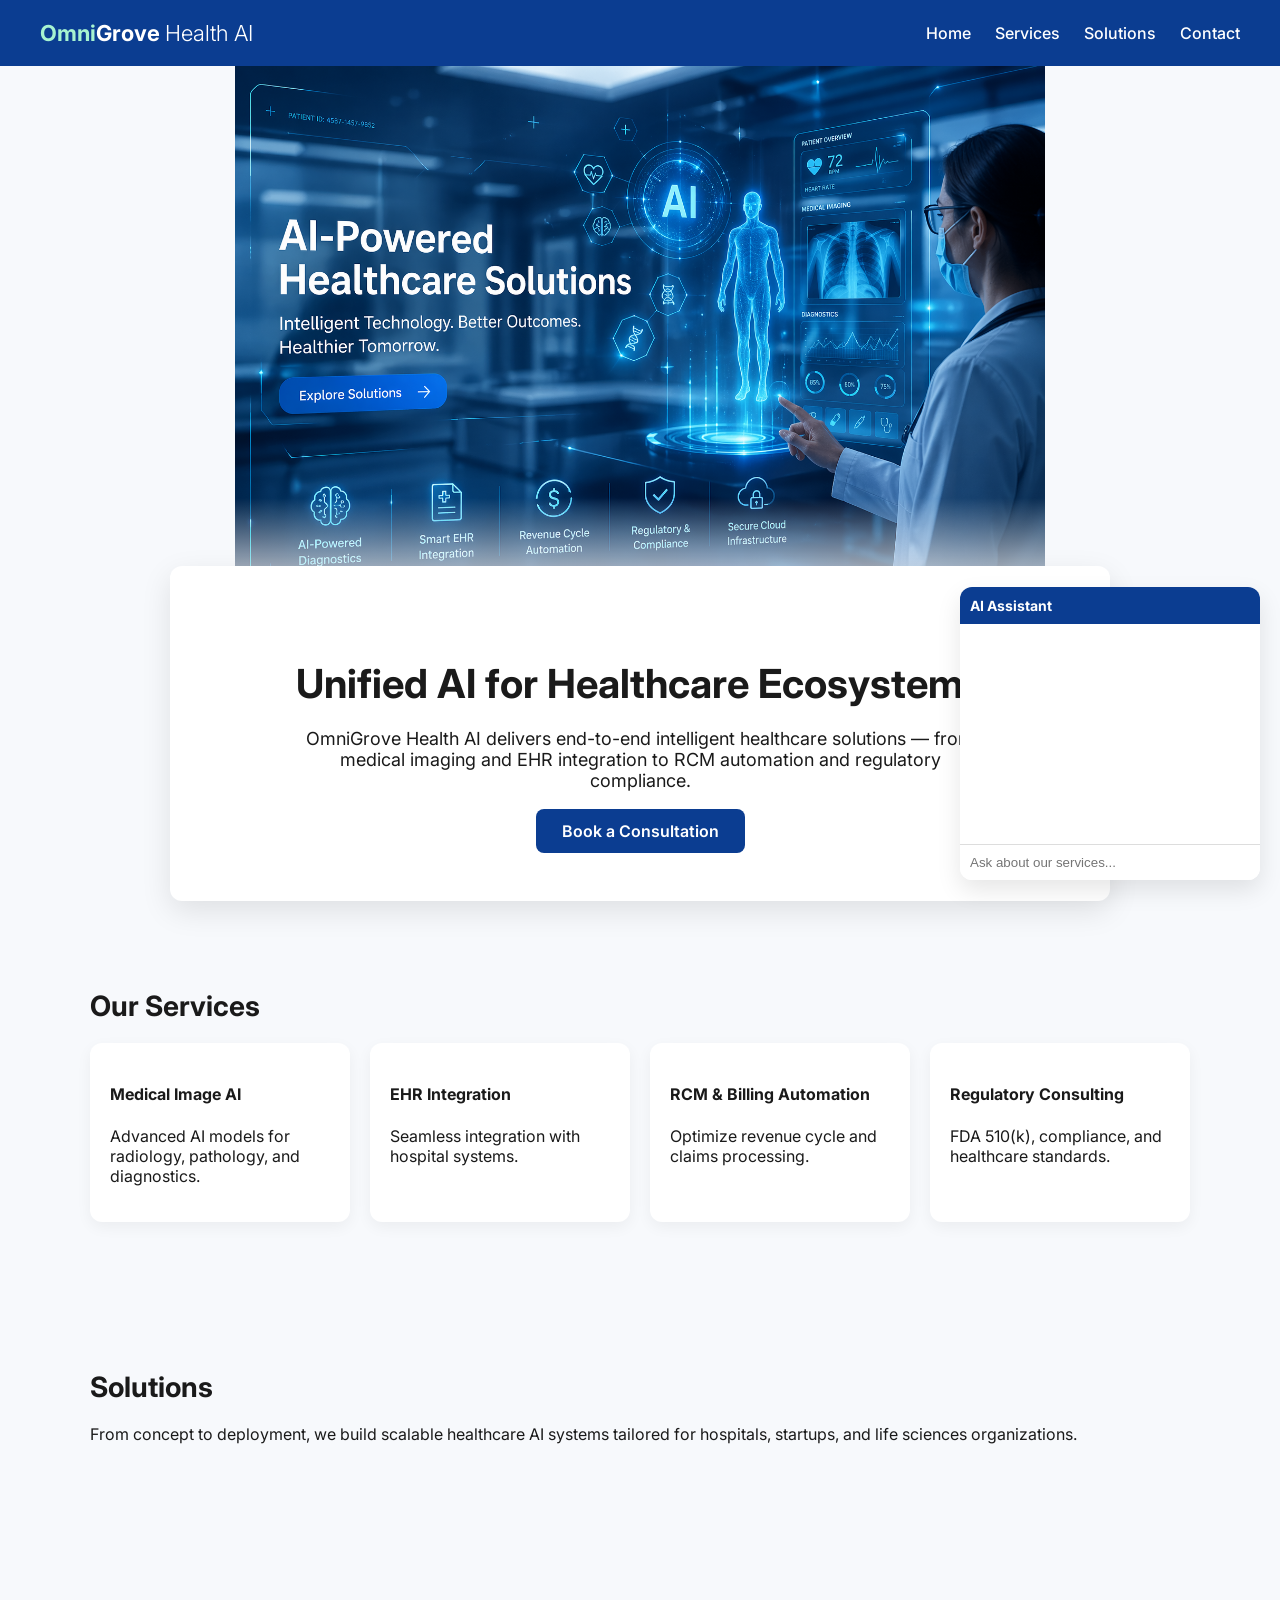
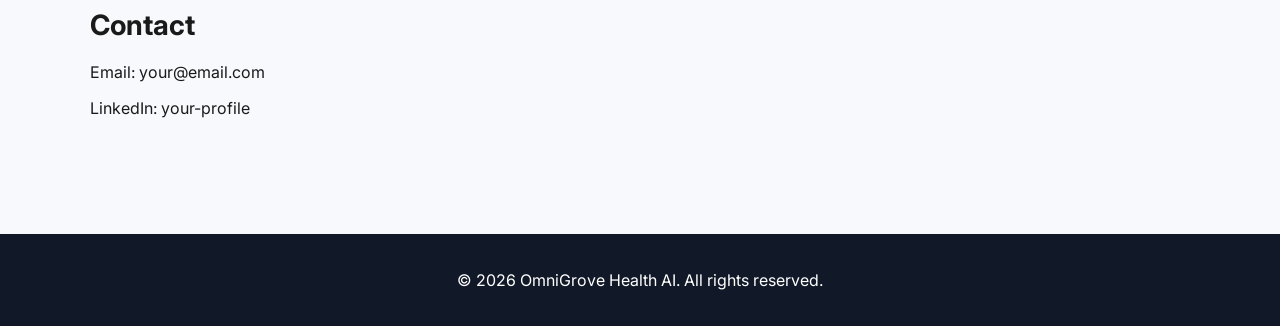
==== commit 99ccd9a2: "image positioning" ====
--- a/index.html
+++ b/index.html
@@ -36,17 +36,18 @@
       font-weight: 500;
     }
 
-    /* 🔥 CINEMATIC IMAGE SECTION */
+    /* 🔥 PERFECT IMAGE SECTION */
     .hero-image {
       height: 60vh;
 
       background:
-        linear-gradient(to bottom, rgba(247,249,252,0) 70%, #f7f9fc 100%),
+        linear-gradient(to bottom, rgba(247,249,252,0) 80%, #f7f9fc 100%),
         url('healthcare-ai.png');
 
-      background-size: 130%;         /* zoom for cropped feel */
-      background-position: center 20%; /* focus upper portion */
+      background-size: contain;        /* ✅ full image visible */
+      background-position: top center; /* ✅ aligned to top */
       background-repeat: no-repeat;
+      background-color: #f7f9fc;       /* fill empty space */
     }
 
     /* 🔥 TEXT SECTION */
